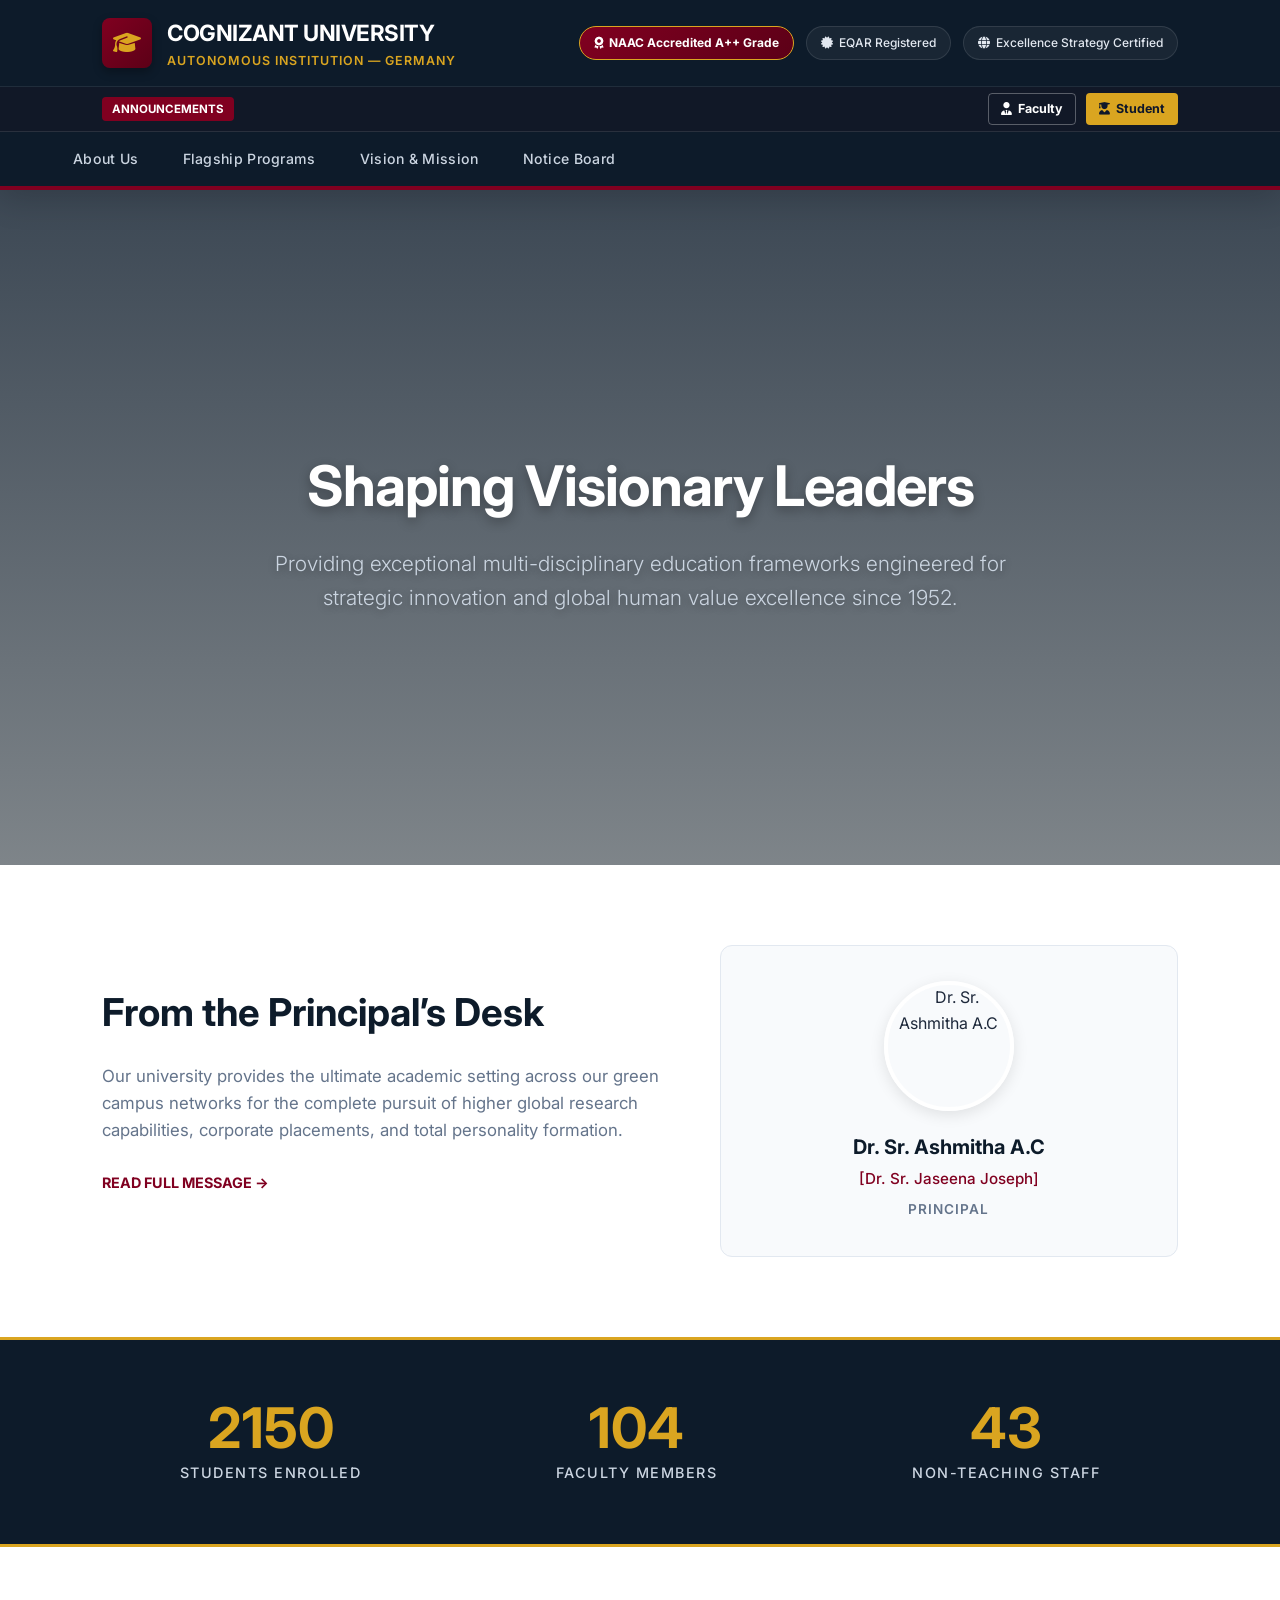
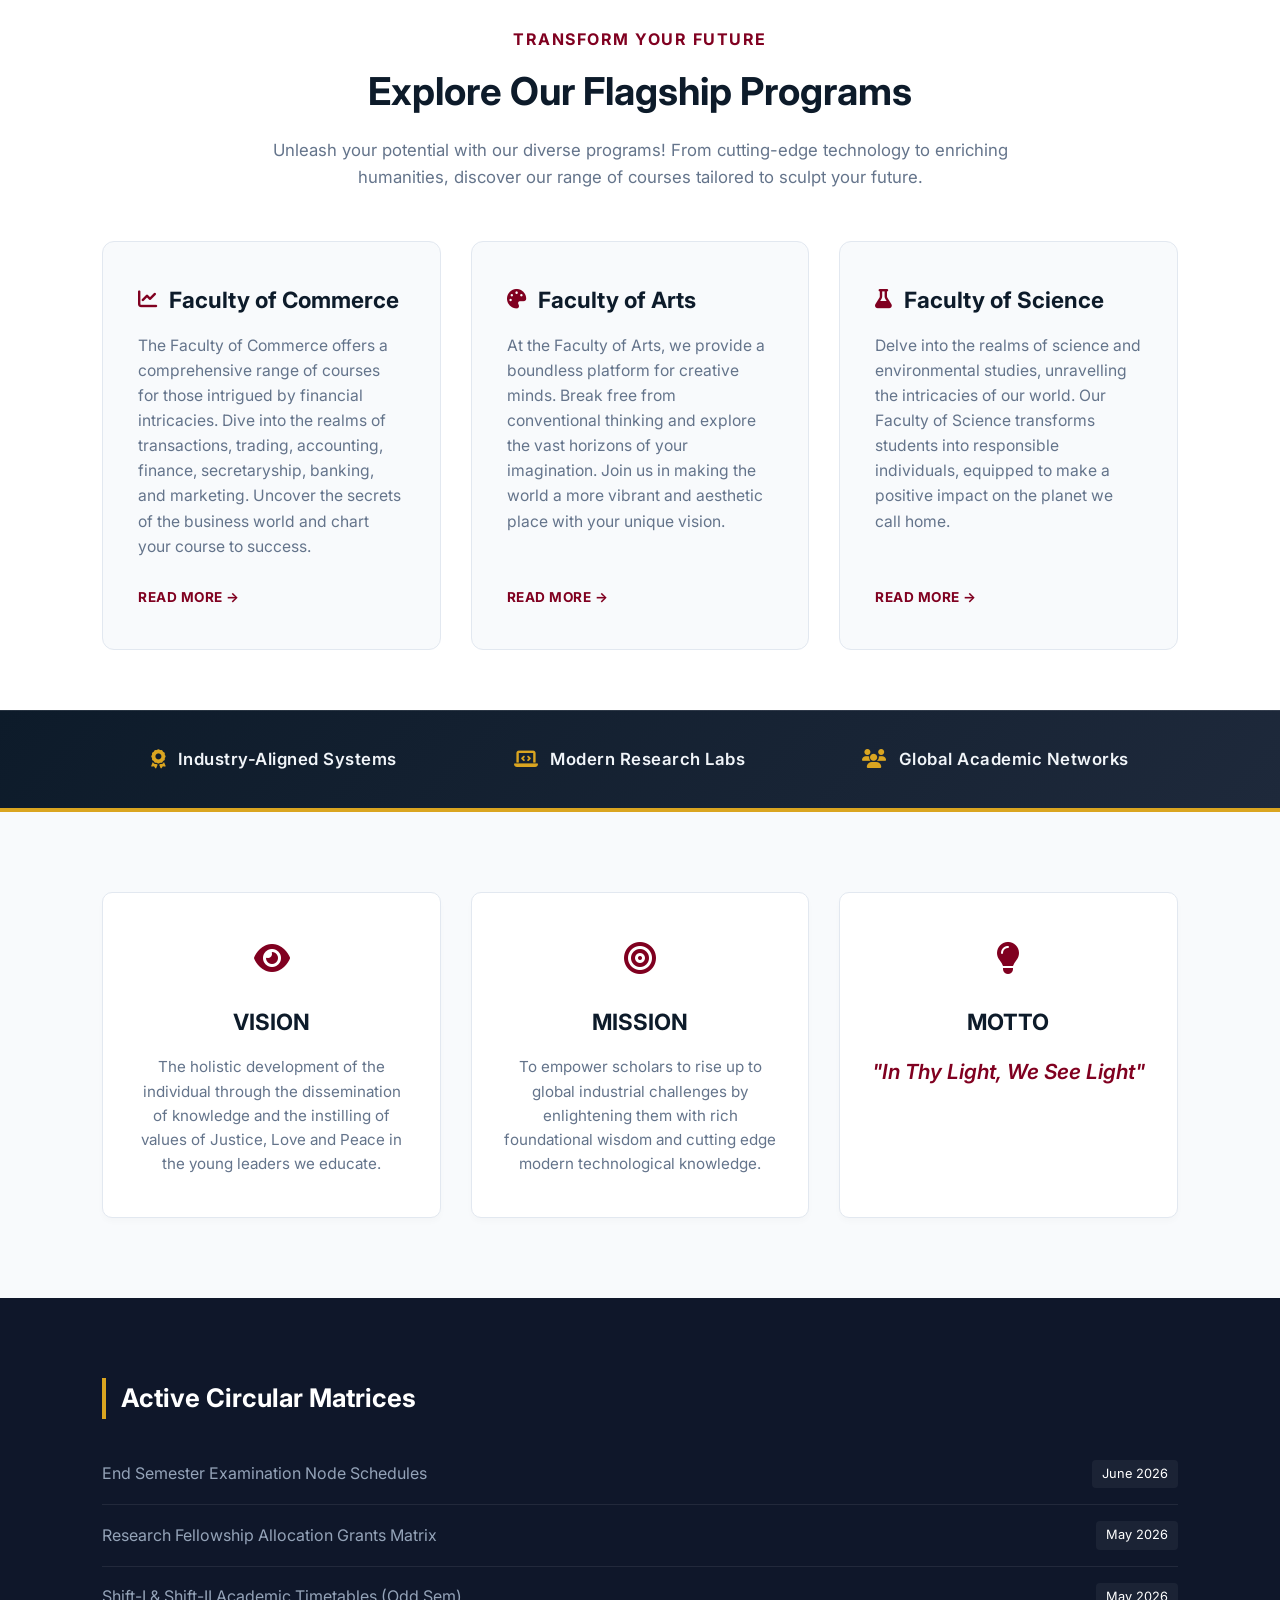
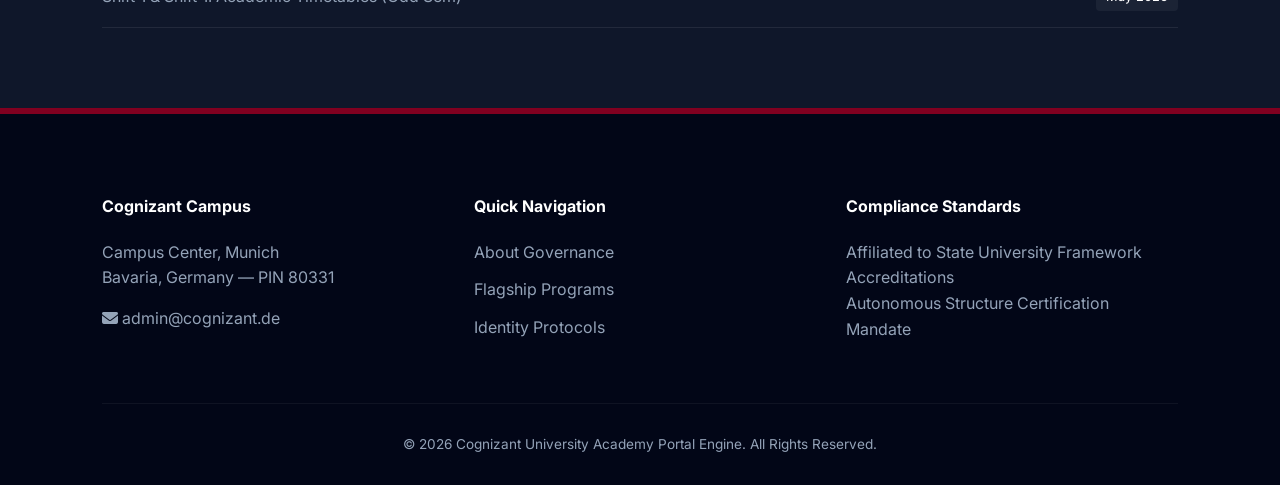
==== Main-Page/index.html @ 3d167056 "Final structure: moved main files into Main-Page and added modules" ====
<!DOCTYPE html>
<html lang="en">
<head>
    <meta charset="UTF-8">
    <meta name="viewport" content="width=device-width, initial-scale=1.0">
    <title>Cognizant Autonomous University | Academic Portal</title>
    <link rel="stylesheet" href="https://cdnjs.cloudflare.com/ajax/libs/font-awesome/6.4.0/css/all.min.css">
    <link href="https://fonts.googleapis.com/css2?family=Inter:wght=300;400;500;600;700&display=swap" rel="stylesheet">
    <link rel="stylesheet" href="style.css">
</head>
<body>

    <div class="sticky-header-container">
        
        <div class="top-branding-wrapper">
            <div class="academy-logo-block">
                <div class="academy-icon">
                    <i class="fas fa-graduation-cap"></i>
                </div>
                <div class="academy-titles">
                    <h1>Cognizant University</h1>
                    <p>Autonomous Institution — Germany</p>
                </div>
            </div>
            <div class="meta-badges">
                <div class="badge-item naac-badge"><i class="fas fa-award"></i> NAAC Accredited A++ Grade</div>
                <div class="badge-item"><i class="fas fa-certificate"></i> EQAR Registered</div>
                <div class="badge-item"><i class="fas fa-globe"></i> Excellence Strategy Certified</div>
            </div>
        </div>

        <div class="ticker-bar" id="target-announcement-bar">
            <div class="ticker-title">Announcements</div>
            <div class="ticker-track">
                <span>LMS Portal Enrollment configuration links finalized for Master & Doctoral Research tracks (Term 2026). | European Credit Transfer System (ECTS) validation profiles live.</span>
            </div>
            <div class="ticker-action-group">
                <a href="faculty.html" class="portal-access-btn faculty-btn"><i class="fas fa-user-tie"></i> Faculty</a>
                <a href="student.html" class="portal-access-btn"><i class="fas fa-user-graduate"></i> Student</a>
            </div>
        </div>

        <nav class="navbar">
            <div class="nav-container">
                <div class="menu-trigger" id="mobile-toggle-btn">
                    <i class="fas fa-bars"></i> &nbsp;EXPLORE MENU
                </div>
                <ul class="nav-links" id="menu-pool">
                    <li><a href="#about">About Us</a></li>
                    <li><a href="#programs">Flagship Programs</a></li>
                    <li><a href="#framework">Vision & Mission</a></li>
                    <li><a href="#dashboards">Notice Board</a></li>
                </ul>
            </div>
        </nav>
    </div>

    <section class="hero-banner">
        <h2>Shaping Visionary Leaders</h2>
        <p>Providing exceptional multi-disciplinary education frameworks engineered for strategic innovation and global human value excellence since 1952.</p>
    </section>

    <section class="overview-row" id="about">
        <div class="overview-content">
            <h2>From the Principal’s Desk</h2>
            <p>Our university provides the ultimate academic setting across our green campus networks for the complete pursuit of higher global research capabilities, corporate placements, and total personality formation.</p>
            <p><a href="#" class="read-msg-btn">Read Full Message &rarr;</a></p>
        </div>
        <div class="executive-card">
            <div class="executive-image-frame">
                <img src="https://images.unsplash.com/photo-1573496359142-b8d87734a5a2?auto=format&fit=crop&q=80&w=400" alt="Dr. Sr. Ashmitha A.C">
            </div>
            <h4>Dr. Sr. Ashmitha A.C</h4>
            <h5>[Dr. Sr. Jaseena Joseph]</h5>
            <span>Principal</span>
        </div>
    </section>

    <section class="stats-counter-banner">
        <div class="stats-grid">
            <div class="stat-node">
                <h2 class="counter" data-target="2150">0</h2>
                <p>Students Enrolled</p>
            </div>
            <div class="stat-node">
                <h2 class="counter" data-target="104">0</h2>
                <p>Faculty Members</p>
            </div>
            <div class="stat-node">
                <h2 class="counter" data-target="43">0</h2>
                <p>Non-Teaching Staff</p>
            </div>
        </div>
    </section>

    <section class="academic-division-section" id="programs">
        <div class="section-header-block">
            <h5>Transform Your Future</h5>
            <h2>Explore Our Flagship Programs</h2>
            <p>Unleash your potential with our diverse programs! From cutting-edge technology to enriching humanities, discover our range of courses tailored to sculpt your future.</p>
        </div>
        
        <div class="division-grid">
            <div class="division-card">
                <div class="card-main-content">
                    <h3><i class="fas fa-chart-line"></i> Faculty of Commerce</h3>
                    <p>The Faculty of Commerce offers a comprehensive range of courses for those intrigued by financial intricacies. Dive into the realms of transactions, trading, accounting, finance, secretaryship, banking, and marketing. Uncover the secrets of the business world and chart your course to success.</p>
                </div>
                <div class="card-action-block">
                    <a href="#" class="more-details-link">Read More &rarr;</a>
                </div>
            </div>

            <div class="division-card">
                <div class="card-main-content">
                    <h3><i class="fas fa-palette"></i> Faculty of Arts</h3>
                    <p>At the Faculty of Arts, we provide a boundless platform for creative minds. Break free from conventional thinking and explore the vast horizons of your imagination. Join us in making the world a more vibrant and aesthetic place with your unique vision.</p>
                </div>
                <div class="card-action-block">
                    <a href="#" class="more-details-link">Read More &rarr;</a>
                </div>
            </div>

            <div class="division-card">
                <div class="card-main-content">
                    <h3><i class="fas fa-flask"></i> Faculty of Science</h3>
                    <p>Delve into the realms of science and environmental studies, unravelling the intricacies of our world. Our Faculty of Science transforms students into responsible individuals, equipped to make a positive impact on the planet we call home.</p>
                </div>
                <div class="card-action-block">
                    <a href="#" class="more-details-link">Read More &rarr;</a>
                </div>
            </div>
        </div>
    </section>

    <div class="content-divider-ribbon">
        <div class="ribbon-node"><i class="fas fa-award"></i> Industry-Aligned Systems</div>
        <div class="ribbon-node"><i class="fas fa-laptop-code"></i> Modern Research Labs</div>
        <div class="ribbon-node"><i class="fas fa-users"></i> Global Academic Networks</div>
    </div>

    <section class="core-framework-section" id="framework">
        <div class="framework-grid">
            <div class="framework-card">
                <div class="framework-icon"><i class="fas fa-eye"></i></div>
                <h3>Vision</h3>
                <p>The holistic development of the individual through the dissemination of knowledge and the instilling of values of Justice, Love and Peace in the young leaders we educate.</p>
            </div>
            <div class="framework-card">
                <div class="framework-icon"><i class="fas fa-bullseye"></i></div>
                <h3>Mission</h3>
                <p>To empower scholars to rise up to global industrial challenges by enlightening them with rich foundational wisdom and cutting edge modern technological knowledge.</p>
            </div>
            <div class="framework-card">
                <div class="framework-icon"><i class="fas fa-lightbulb"></i></div>
                <h3>Motto</h3>
                <div class="motto-text">"In Thy Light, We See Light"</div>
            </div>
        </div>
    </section>

    <section class="dashboard-wrapper" id="dashboards">
        <div class="dashboard-grid">
            <div class="dashboard-panel">
                <h3>Active Circular Matrices</h3>
                <div class="feed-item">
                    <a href="#">End Semester Examination Node Schedules</a>
                    <span class="feed-date">June 2026</span>
                </div>
                <div class="feed-item">
                    <a href="#">Research Fellowship Allocation Grants Matrix</a>
                    <span class="feed-date">May 2026</span>
                </div>
                <div class="feed-item">
                    <a href="#">Shift-I & Shift-II Academic Timetables (Odd Sem)</a>
                    <span class="feed-date">May 2026</span>
                </div>
            </div>
        </div>
    </section>

    <footer>
        <div class="footer-matrix">
            <div class="footer-column">
                <h4>Cognizant Campus</h4>
                <p>Campus Center, Munich</p>
                <p>Bavaria, Germany — PIN 80331</p>
                <p style="margin-top: 15px;"><i class="fas fa-envelope"></i> admin@cognizant.de</p>
            </div>
            <div class="footer-column">
                <h4>Quick Navigation</h4>
                <ul>
                    <li><a href="#about">About Governance</a></li>
                    <li><a href="#programs">Flagship Programs</a></li>
                    <li><a href="#framework">Identity Protocols</a></li>
                </ul>
            </div>
            <div class="footer-column">
                <h4>Compliance Standards</h4>
                <p>Affiliated to State University Framework Accreditations</p>
                <p>Autonomous Structure Certification Mandate</p>
            </div>
        </div>
        <div class="footer-base">
            <p>&copy; 2026 Cognizant University Academy Portal Engine. All Rights Reserved.</p>
        </div>
    </footer>

    <script src="script.js"></script>
</body>
</html>
---- Main-Page/style.css ----
* {
    margin: 0;
    padding: 0;
    box-sizing: border-box;
    font-family: 'Inter', -apple-system, BlinkMacSystemFont, sans-serif;
    scroll-behavior: smooth;
}

:root {
    --primary-deep: #0d1b2a;
    --accent-crimson: #800020;
    --accent-gold: #daa520;
    --text-dark: #1e293b;
    --text-muted: #64748b;
    --bg-light: #f8fafc;
    --card-bg: #ffffff;
}

body {
    color: var(--text-dark);
    background-color: var(--bg-light);
    line-height: 1.6;
}

a {
    text-decoration: none;
    color: inherit;
}


.sticky-header-container {
    position: sticky;
    top: 0;
    z-index: 1000;
    box-shadow: 0 10px 30px rgba(0, 0, 0, 0.15);
}

.top-branding-wrapper {
    background-color: var(--primary-deep);
    color: #fff;
    padding: 15px 8%;
    display: flex;
    justify-content: space-between;
    align-items: center;
    border-bottom: 1px solid rgba(255, 255, 255, 0.08);
}

.academy-logo-block {
    display: flex;
    align-items: center;
    gap: 15px;
}

.academy-icon {
    background: linear-gradient(135deg, var(--accent-crimson), #5c0017);
    width: 50px;
    height: 50px;
    border-radius: 8px;
    display: flex;
    align-items: center;
    justify-content: center;
    color: var(--accent-gold);
    font-size: 1.4rem;
    box-shadow: 0 4px 10px rgba(0, 0, 0, 0.3);
}

.academy-titles h1 {
    font-size: 1.4rem;
    font-weight: 700;
    letter-spacing: -0.5px;
    text-transform: uppercase;
}

.academy-titles p {
    font-size: 0.78rem;
    color: var(--accent-gold);
    letter-spacing: 1px;
    text-transform: uppercase;
    font-weight: 600;
}

.meta-badges {
    display: flex;
    gap: 12px;
}

.badge-item {
    background: rgba(255, 255, 255, 0.05);
    border: 1px solid rgba(255, 255, 255, 0.1);
    padding: 6px 14px;
    border-radius: 20px;
    font-size: 0.75rem;
    font-weight: 500;
    color: #e2e8f0;
    display: flex;
    align-items: center;
    gap: 6px;
}

.badge-item.naac-badge {
    background: linear-gradient(135deg, var(--accent-crimson), #5c0017);
    border-color: var(--accent-gold);
    color: #fff;
    font-weight: 700;
}


.ticker-bar {
    background-color: #111827;
    color: #e2e8f0;
    font-size: 0.85rem;
    padding: 6px 8%;
    display: flex;
    align-items: center;
    justify-content: space-between;
    gap: 20px;
    overflow: hidden;
    border-bottom: 1px solid rgba(255, 255, 255, 0.1);
    transition: all 0.4s ease;
}

.ticker-bar.hidden-scrolled {
    max-height: 0;
    padding: 0 8%;
    opacity: 0;
    border: none;
}

.ticker-title {
    background: var(--accent-crimson);
    color: #fff;
    padding: 3px 10px;
    font-size: 0.72rem;
    font-weight: 700;
    text-transform: uppercase;
    border-radius: 4px;
    white-space: nowrap;
}

.ticker-track {
    flex: 1;
    white-space: nowrap;
    overflow: hidden;
}

.ticker-track span {
    display: inline-block;
    padding-left: 100%;
    animation: ticker 25s linear infinite;
}

@keyframes ticker {
    0% { transform: translate3d(0, 0, 0); }
    100% { transform: translate3d(-100%, 0, 0); }
}

.ticker-action-group {
    display: flex;
    gap: 10px;
}

.portal-access-btn {
    background-color: var(--accent-gold);
    color: #0f172a;
    font-weight: 700;
    padding: 5px 12px;
    font-size: 0.78rem;
    border-radius: 4px;
    white-space: nowrap;
    transition: all 0.2s ease;
    display: inline-flex;
    align-items: center;
    gap: 6px;
    border: 1px solid transparent;
}

.portal-access-btn.faculty-btn {
    background-color: transparent;
    color: #fff;
    border: 1px solid rgba(255, 255, 255, 0.3);
}

.portal-access-btn:hover {
    background-color: #fff;
    color: var(--primary-deep);
    border-color: #fff;
}


.navbar {
    background-color: var(--primary-deep);
    color: #fff;
    border-bottom: 4px solid var(--accent-crimson);
}

.nav-container {
    max-width: 1400px;
    margin: 0 auto;
    display: flex;
    align-items: center;
    padding: 0 4%;
}

.nav-links {
    display: flex;
    list-style: none;
    align-items: center;
    width: 100%;
}

.nav-links a {
    display: block;
    padding: 16px 22px;
    font-size: 0.88rem;
    font-weight: 500;
    letter-spacing: 0.3px;
    color: #cbd5e1;
    transition: all 0.3s ease;
}

.nav-links a:hover {
    color: #fff;
    background: rgba(255, 255, 255, 0.04);
    box-shadow: inset 0 -3px 0 var(--accent-gold);
}

.menu-trigger {
    display: none;
    font-size: 1.2rem;
    cursor: pointer;
    color: #fff;
    padding: 16px 0;
}


.hero-banner {
    height: 75vh;
    background: linear-gradient(rgba(13, 27, 42, 0.8), rgba(26, 36, 43, 0.55)),
                url('https://images.unsplash.com/photo-1541339907198-e08756dedf3f?auto=format&fit=crop&w=1920&q=80') no-repeat center center;
    background-size: cover; 
    display: flex;
    flex-direction: column;
    justify-content: center;
    align-items: center;
    text-align: center;
    color: #fff;
    padding: 0 24px;
}
.hero-banner h2 {
    font-size: 3.5rem;
    font-weight: 700;
    letter-spacing: -1px;
    margin-bottom: 16px;
    text-shadow: 0 4px 12px rgba(0, 0, 0, 0.3);
}

.hero-banner p {
    font-size: 1.3rem;
    color: #cbd5e1;
    max-width: 750px;
    font-weight: 300;
    text-shadow: 0 2px 8px rgba(0, 0, 0, 0.3);
}

.overview-row {
    padding: 80px 8%;
    display: flex;
    gap: 60px;
    background: #fff;
    align-items: center;
}

.overview-content {
    flex: 1.3;
}

.overview-content h2 {
    font-size: 2.4rem;
    color: var(--primary-deep);
    margin-bottom: 20px;
    font-weight: 700;
}

.overview-content p {
    color: var(--text-muted);
    margin-bottom: 25px;
    font-size: 1.05rem;
}

.read-msg-btn {
    color: var(--accent-crimson);
    font-weight: 700;
    text-transform: uppercase;
    font-size: 0.9rem;
    display: inline-flex;
    align-items: center;
    gap: 8px;
}

.executive-card {
    flex: 0.9;
    background: var(--bg-light);
    border-radius: 12px;
    padding: 35px;
    text-align: center;
    border: 1px solid #e2e8f0;
}

.executive-image-frame {
    width: 130px;
    height: 130px;
    border-radius: 50%;
    margin: 0 auto 20px auto;
    border: 4px solid #fff;
    box-shadow: 0 4px 15px rgba(0, 0, 0, 0.1);
    overflow: hidden;
}

.executive-image-frame img {
    width: 100%;
    height: 100%;
    object-fit: cover;
}

.executive-card h4 {
    font-size: 1.25rem;
    color: var(--primary-deep);
    font-weight: 700;
}

.executive-card h5 {
    font-size: 0.95rem;
    color: var(--accent-crimson);
    margin: 4px 0;
    font-weight: 500;
}

.executive-card span {
    font-size: 0.85rem;
    text-transform: uppercase;
    color: var(--text-muted);
    letter-spacing: 1px;
    font-weight: 600;
}

.stats-counter-banner {
    background-color: var(--primary-deep);
    color: #fff;
    padding: 60px 8%;
    border-top: 3px solid var(--accent-gold);
    border-bottom: 3px solid var(--accent-gold);
}

.stats-grid {
    display: flex;
    justify-content: space-around;
    align-items: center;
    flex-wrap: wrap;
    gap: 40px;
    max-width: 1200px;
    margin: 0 auto;
    text-align: center;
}

.stat-node h2 {
    font-size: 3.5rem;
    font-weight: 700;
    color: var(--accent-gold);
    line-height: 1;
    margin-bottom: 5px;
}

.stat-node p {
    font-size: 0.9rem;
    text-transform: uppercase;
    letter-spacing: 1.5px;
    color: #cbd5e1;
    font-weight: 500;
}

.academic-division-section {
    padding: 80px 8% 60px 8%;
    background: #fff;
}

.section-header-block {
    text-align: center;
    max-width: 800px;
    margin: 0 auto 50px auto;
}

.section-header-block h5 {
    color: var(--accent-crimson);
    font-size: 1rem;
    text-transform: uppercase;
    letter-spacing: 1.5px;
    font-weight: 700;
    margin-bottom: 8px;
}

.section-header-block h2 {
    font-size: 2.4rem;
    color: var(--primary-deep);
    margin-bottom: 15px;
    font-weight: 700;
}

.section-header-block p {
    color: var(--text-muted);
    font-size: 1.05rem;
}

.division-grid {
    display: grid;
    grid-template-columns: repeat(auto-fit, minmax(320px, 1fr));
    gap: 30px;
}

.division-card {
    background: var(--bg-light);
    border: 1px solid #e2e8f0;
    border-radius: 12px;
    padding: 40px 35px;
    display: flex;
    flex-direction: column;
    justify-content: space-between;
    transition: all 0.3s ease;
}

.division-card:hover {
    transform: translateY(-5px);
    box-shadow: 0 10px 25px rgba(0, 0, 0, 0.05);
    border-color: var(--accent-gold);
}

.card-main-content h3 {
    font-size: 1.4rem;
    color: var(--primary-deep);
    margin-bottom: 15px;
    font-weight: 700;
    display: flex;
    align-items: center;
    gap: 12px;
}

.card-main-content h3 i {
    color: var(--accent-crimson);
    font-size: 1.2rem;
}

.card-main-content p {
    font-size: 0.98rem;
    color: var(--text-muted);
    margin-bottom: 25px;
}

.more-details-link {
    color: var(--accent-crimson);
    font-weight: 700;
    text-transform: uppercase;
    font-size: 0.85rem;
    letter-spacing: 0.5px;
    display: inline-flex;
    align-items: center;
    gap: 6px;
    transition: gap 0.2s ease;
}

.more-details-link:hover {
    gap: 10px;
    color: var(--primary-deep);
}


.content-divider-ribbon {
    background: linear-gradient(135deg, var(--primary-deep), #1e293b);
    color: #fff;
    padding: 35px 8%;
    display: flex;
    justify-content: space-around;
    align-items: center;
    flex-wrap: wrap;
    gap: 20px;
    border-top: 1px solid rgba(255, 255, 255, 0.1);
    border-bottom: 4px solid var(--accent-gold);
}

.ribbon-node {
    display: flex;
    align-items: center;
    gap: 12px;
    font-size: 1.05rem;
    font-weight: 600;
    letter-spacing: 0.5px;
    color: #f1f5f9;
}

.ribbon-node i {
    color: var(--accent-gold);
    font-size: 1.2rem;
}

.core-framework-section {
    padding: 80px 8%;
    background-color: var(--bg-light);
}

.framework-grid {
    display: grid;
    grid-template-columns: repeat(auto-fit, minmax(300px, 1fr));
    gap: 30px;
}

.framework-card {
    background: #fff;
    padding: 40px 30px;
    border-radius: 10px;
    border: 1px solid #e2e8f0;
    text-align: center;
    box-shadow: 0 4px 6px rgba(0, 0, 0, 0.02);
}

.framework-icon {
    font-size: 2rem;
    color: var(--accent-crimson);
    margin-bottom: 20px;
}

.framework-card h3 {
    font-size: 1.4rem;
    color: var(--primary-deep);
    margin-bottom: 15px;
    text-transform: uppercase;
    font-weight: 700;
}

.framework-card p {
    color: var(--text-muted);
    font-size: 0.95rem;
}

.framework-card .motto-text {
    font-size: 1.3rem;
    font-style: italic;
    color: var(--accent-crimson);
    font-weight: 600;
}

.dashboard-wrapper {
    background-color: #0f172a;
    color: #fff;
    padding: 80px 8%;
}

.dashboard-grid {
    display: grid;
    grid-template-columns: repeat(auto-fit, minmax(400px, 1fr));
    gap: 50px;
}

.dashboard-panel h3 {
    font-size: 1.6rem;
    margin-bottom: 25px;
    border-left: 4px solid var(--accent-gold);
    padding-left: 15px;
}

.feed-item {
    display: flex;
    justify-content: space-between;
    align-items: center;
    padding: 16px 0;
    border-bottom: 1px solid rgba(255, 255, 255, 0.08);
}

.feed-item a { color: #94a3b8; }
.feed-item a:hover { color: var(--accent-gold); }

.feed-date {
    font-size: 0.8rem;
    background: rgba(255, 255, 255, 0.05);
    padding: 4px 10px;
    border-radius: 4px;
}

footer {
    background-color: #020617;
    color: #94a3b8;
    padding: 80px 8% 30px 8%;
    border-top: 6px solid var(--accent-crimson);
}

.footer-matrix {
    display: grid;
    grid-template-columns: repeat(auto-fit, minmax(240px, 1fr));
    gap: 40px;
    margin-bottom: 50px;
}

.footer-column h4 {
    color: #fff;
    margin-bottom: 20px;
}

.footer-column ul { list-style: none; }
.footer-column ul li { margin-bottom: 12px; }
.footer-column ul li a:hover { color: var(--accent-gold); }

.footer-base {
    text-align: center;
    border-top: 1px solid rgba(255, 255, 255, 0.05);
    padding-top: 30px;
    font-size: 0.85rem;
}

@media (max-width: 992px) {
    .top-branding-wrapper,
    .ticker-bar,
    .content-divider-ribbon {
        flex-direction: column;
        text-align: center;
        gap: 15px;
    }

    .ticker-bar { max-height: none; }
    .ticker-track { width: 100%; }
    .menu-trigger { display: block; }

    .nav-links {
        position: absolute;
        top: 100%;
        left: -100%;
        width: 100%;
        background-color: var(--primary-deep);
        flex-direction: column;
        align-items: stretch;
        transition: left 0.4s ease;
        padding-bottom: 20px;
    }

    .nav-links.active { left: 0; }
    
    .nav-links a {
        padding: 18px 30px;
        border-bottom: 1px solid rgba(255, 255, 255, 0.05);
    }

    .overview-row { flex-direction: column-reverse; }
    .hero-banner { height: 60vh; }
    .hero-banner h2 { font-size: 2.5rem; }
}
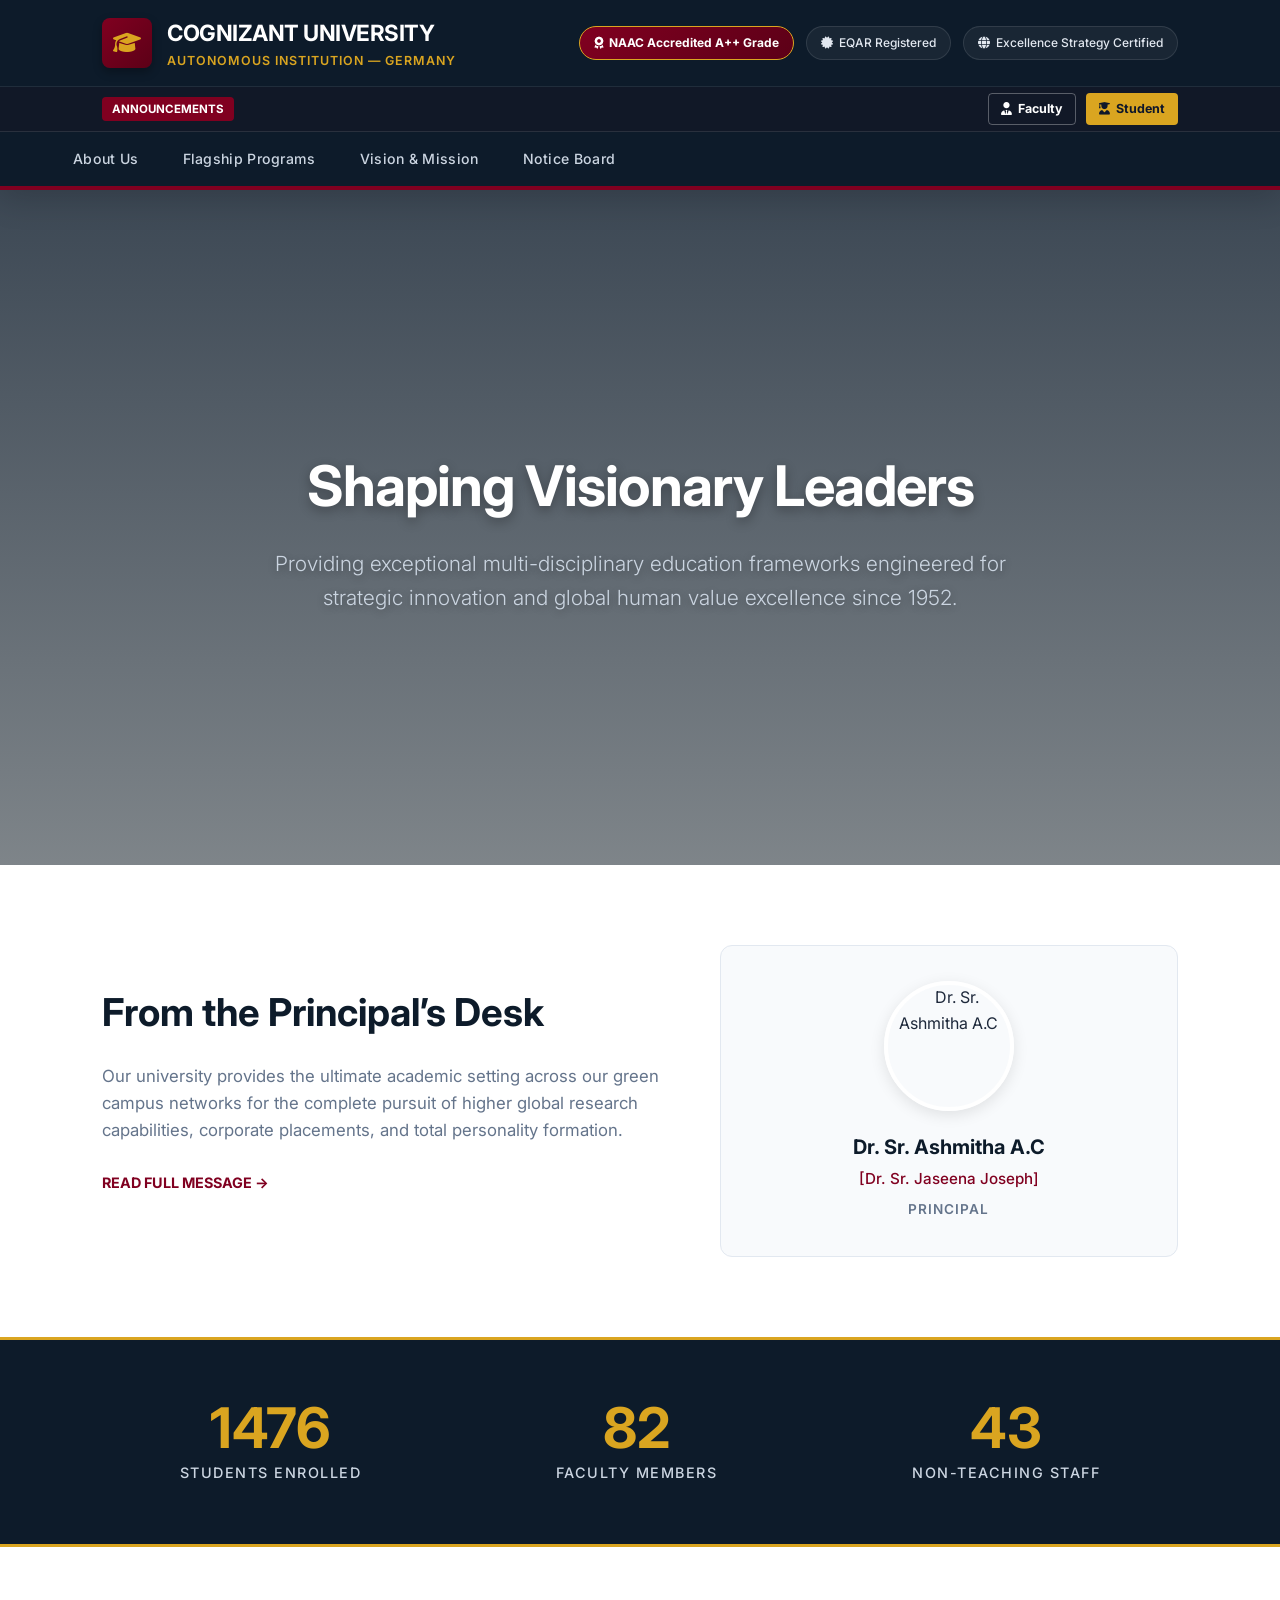
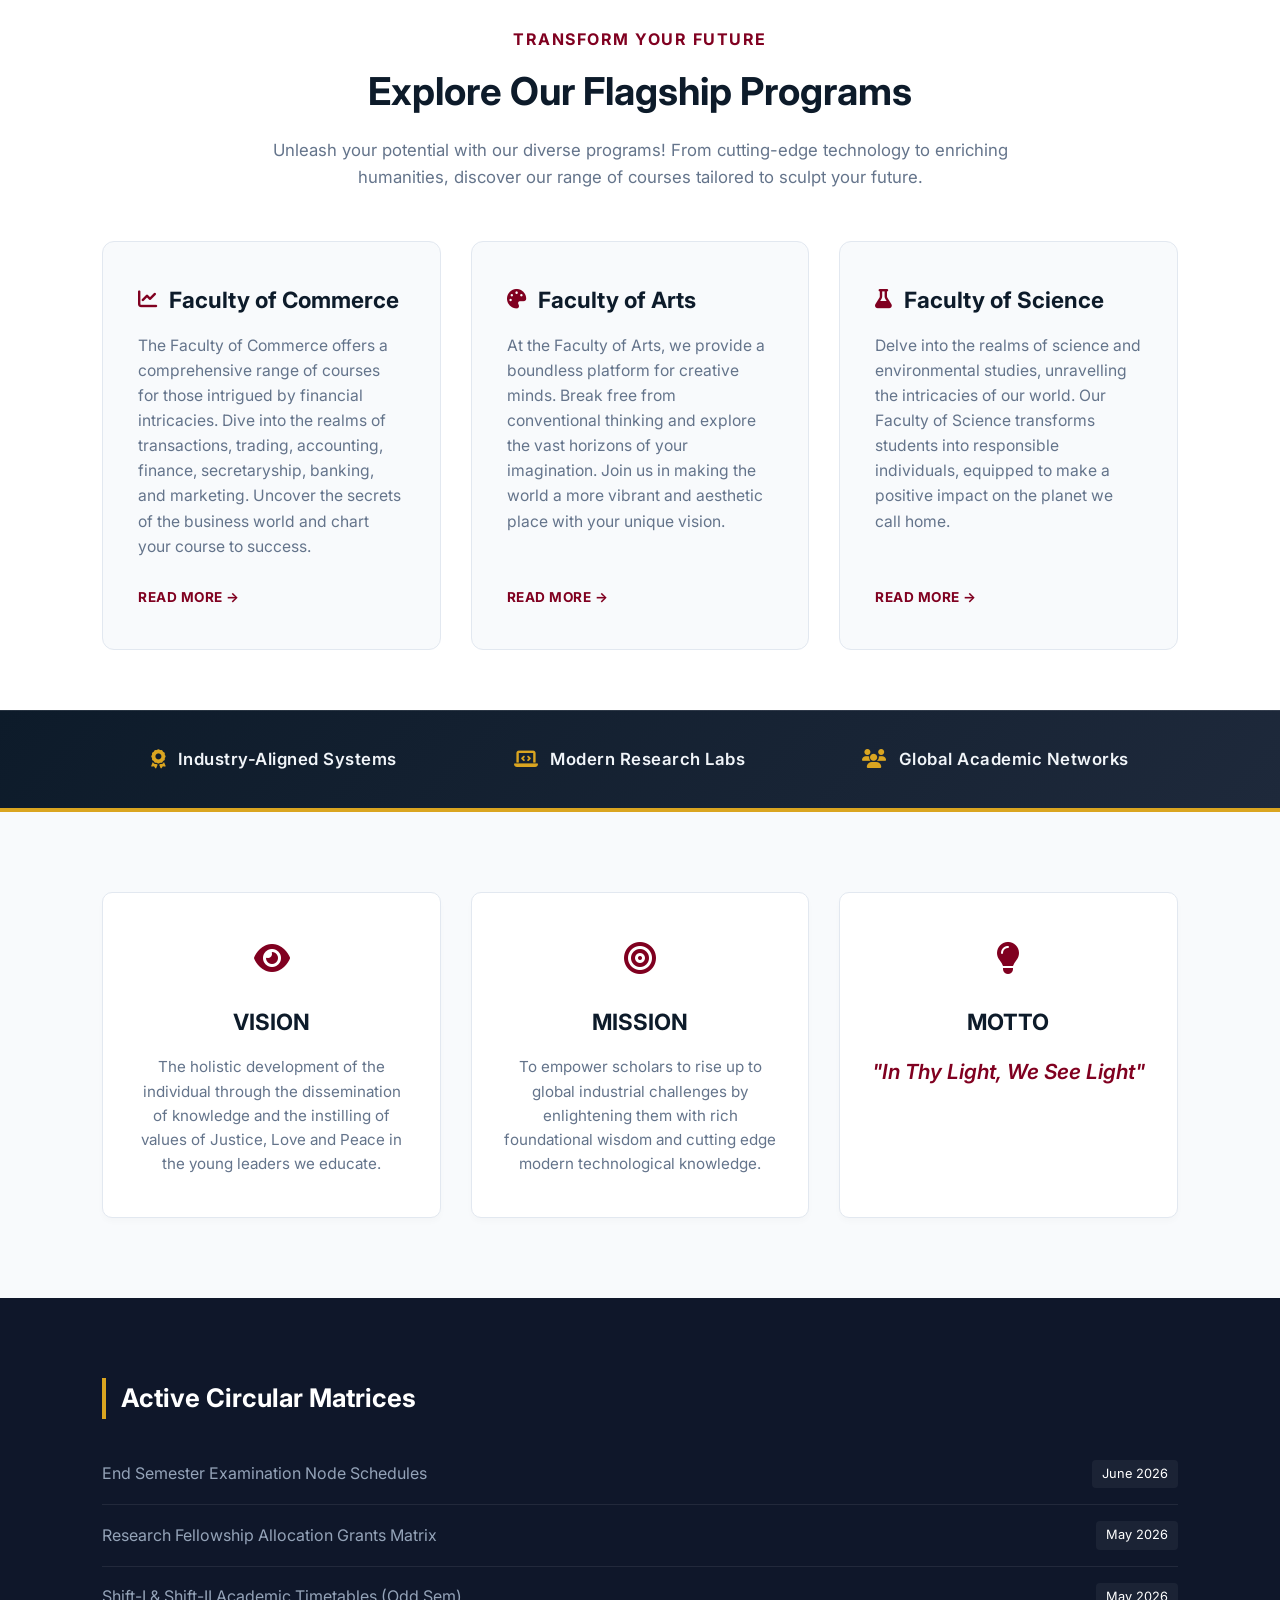
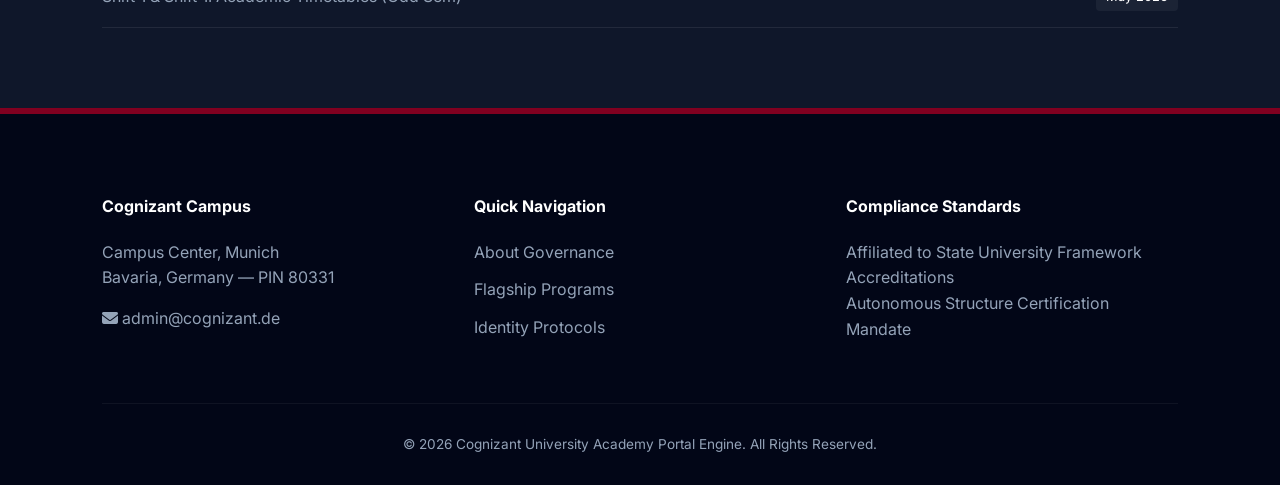
==== commit ffa20519: "Updated JavaScript files across modules" ====
--- a/Main-Page/index.html
+++ b/Main-Page/index.html
@@ -35,8 +35,8 @@
                 <span>LMS Portal Enrollment configuration links finalized for Master & Doctoral Research tracks (Term 2026). | European Credit Transfer System (ECTS) validation profiles live.</span>
             </div>
             <div class="ticker-action-group">
-                <a href="faculty.html" class="portal-access-btn faculty-btn"><i class="fas fa-user-tie"></i> Faculty</a>
-                <a href="student.html" class="portal-access-btn"><i class="fas fa-user-graduate"></i> Student</a>
+                <a href="../features-login-reg/faculity-login/faculty-login.html" class="portal-access-btn faculty-btn"><i class="fas fa-user-tie"></i> Faculty</a>
+                <a href="../features-login-reg/student-login/student-login.html" class="portal-access-btn"><i class="fas fa-user-graduate"></i> Student</a>
             </div>
         </div>
 
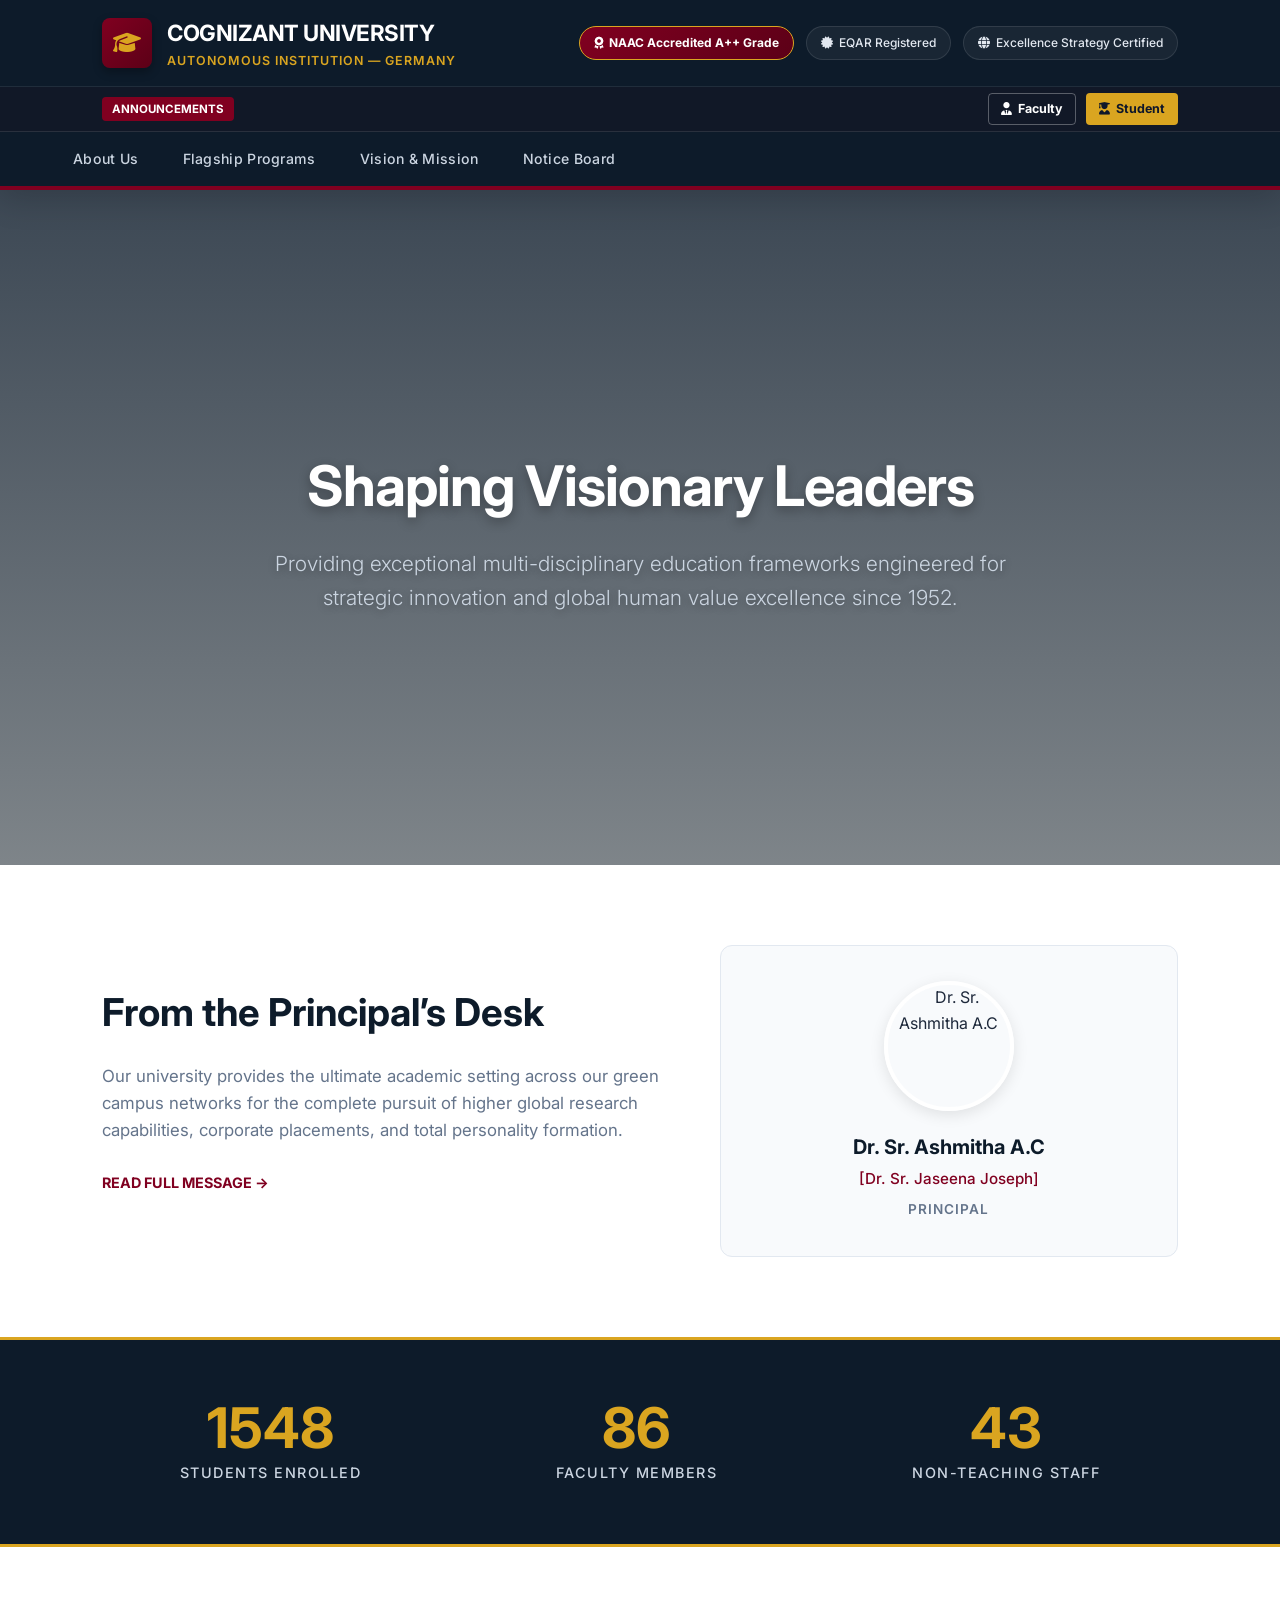
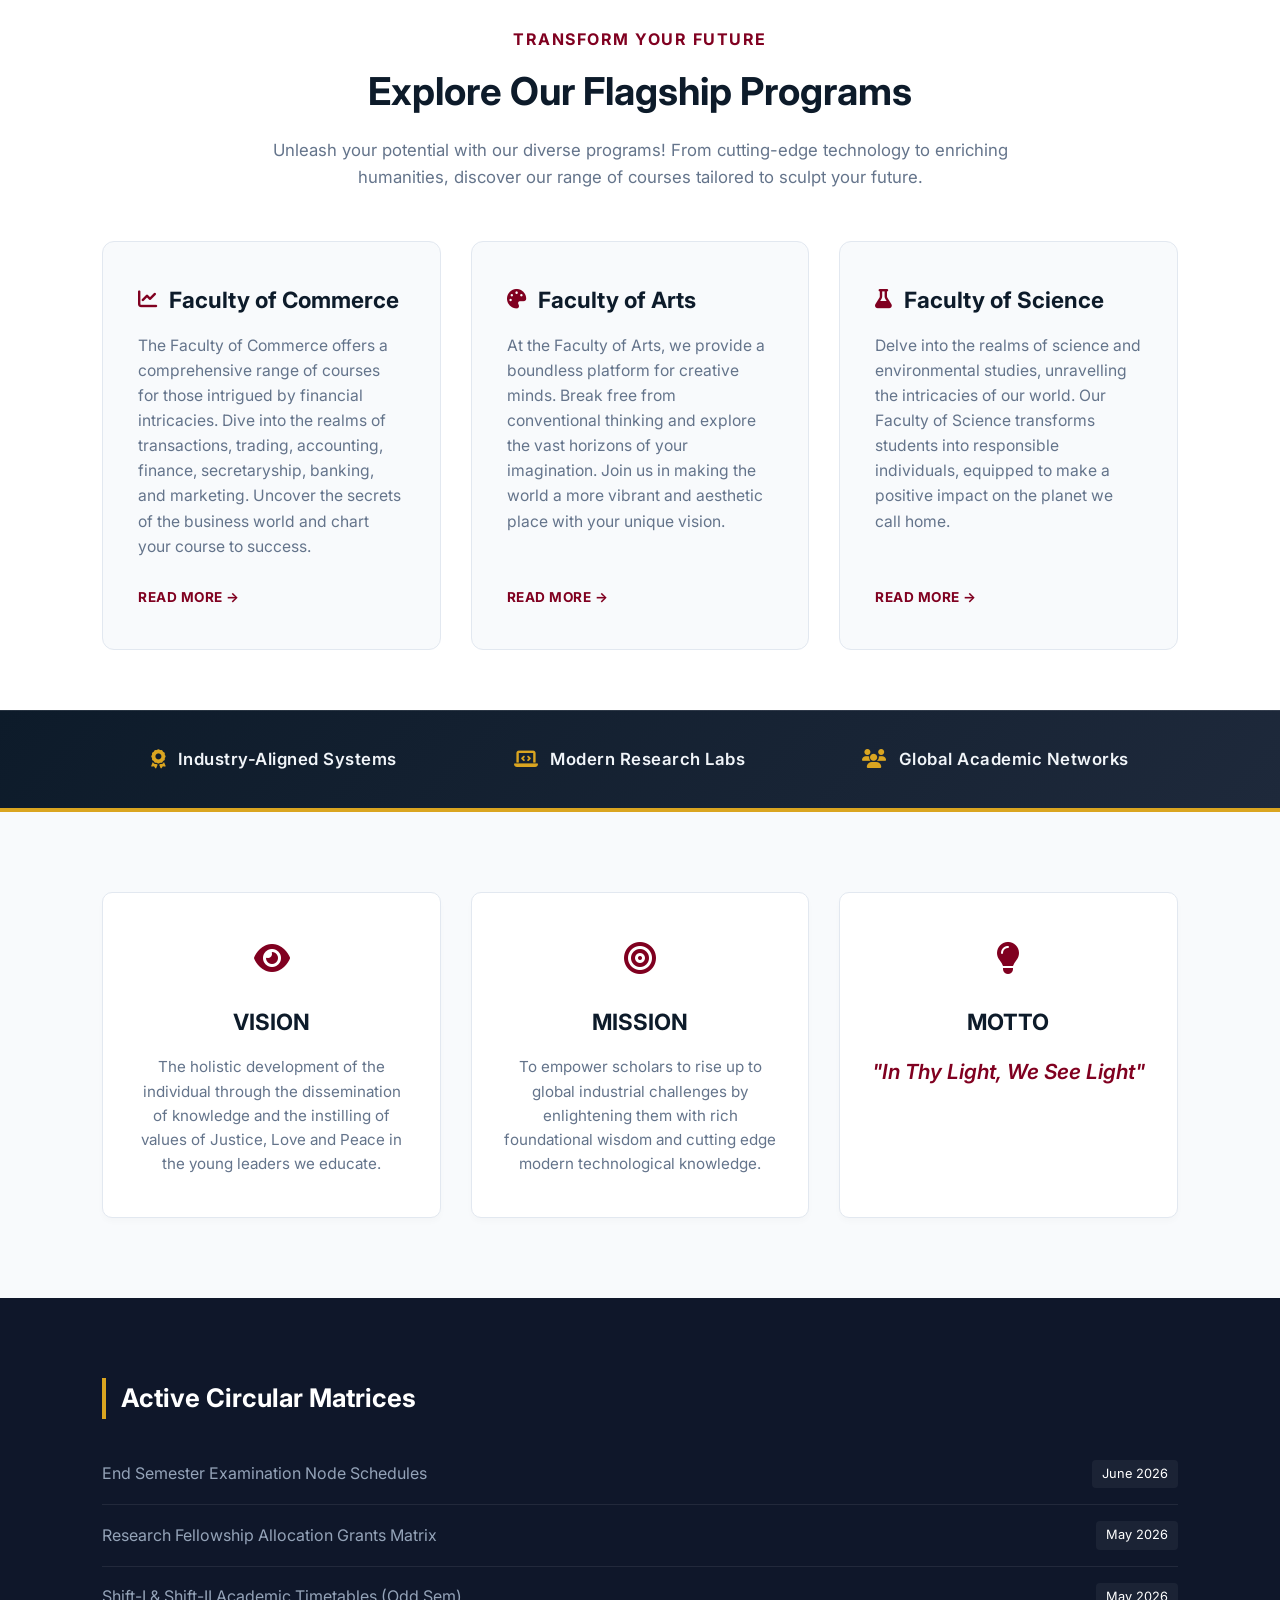
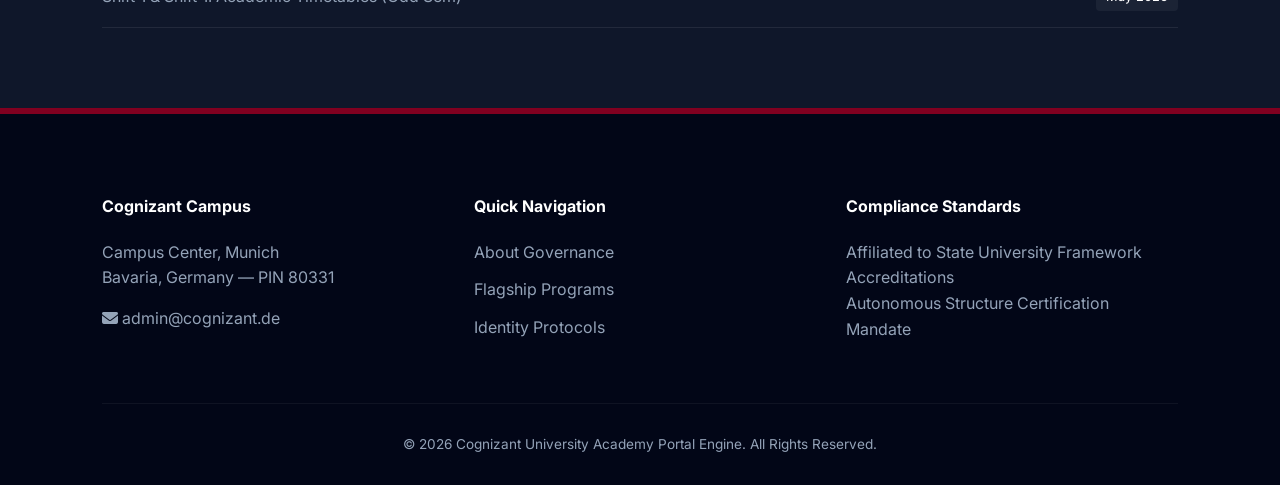
==== commit 49367426: "edited" ====
--- a/Main-Page/index.html
+++ b/Main-Page/index.html
@@ -35,8 +35,8 @@
                 <span>LMS Portal Enrollment configuration links finalized for Master & Doctoral Research tracks (Term 2026). | European Credit Transfer System (ECTS) validation profiles live.</span>
             </div>
             <div class="ticker-action-group">
-                <a href="../features-login-reg/faculity-login/faculty-login.html" class="portal-access-btn faculty-btn"><i class="fas fa-user-tie"></i> Faculty</a>
-                <a href="../features-login-reg/student-login/student-login.html" class="portal-access-btn"><i class="fas fa-user-graduate"></i> Student</a>
+                <a href="../features-login-reg/faculity-login/faculty.html" class="portal-access-btn faculty-btn"><i class="fas fa-user-tie"></i> Faculty</a>
+                <a href="../features-login-reg/student-login/student.html" class="portal-access-btn"><i class="fas fa-user-graduate"></i> Student</a>
             </div>
         </div>
 
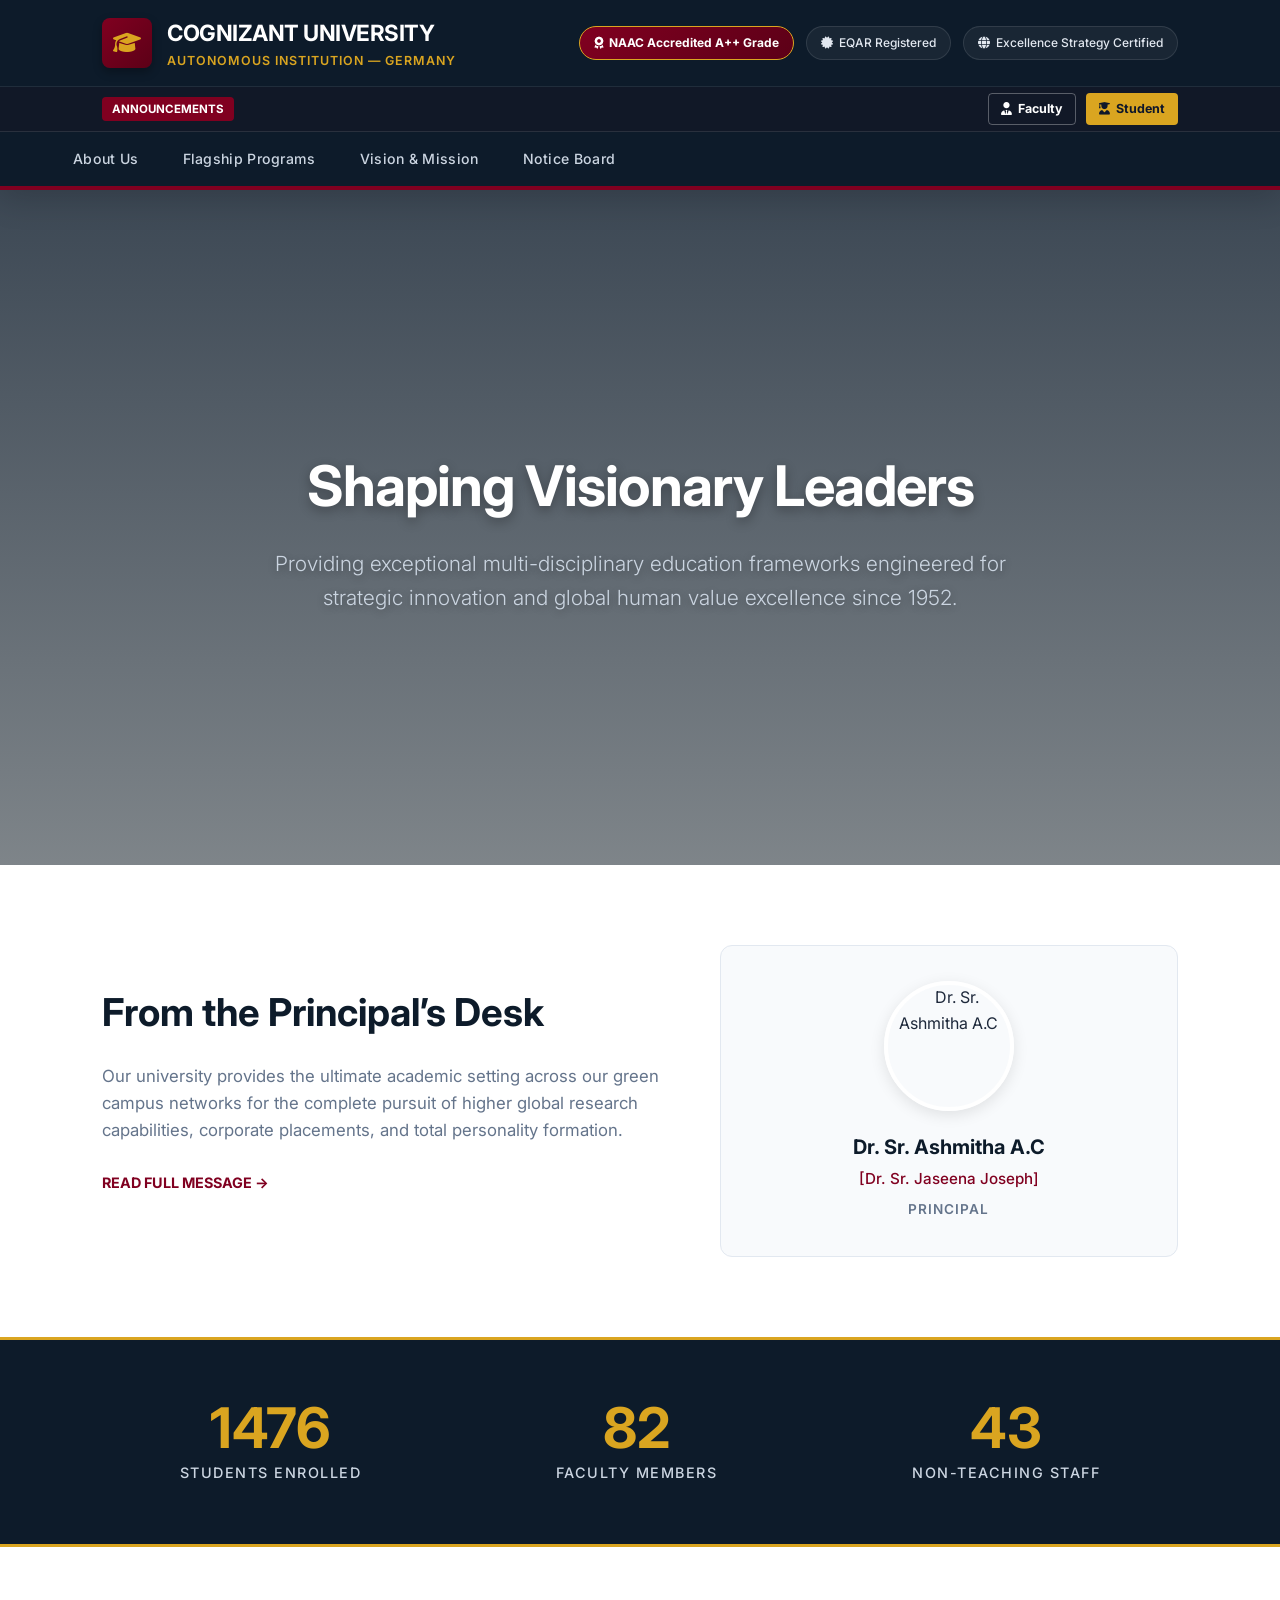
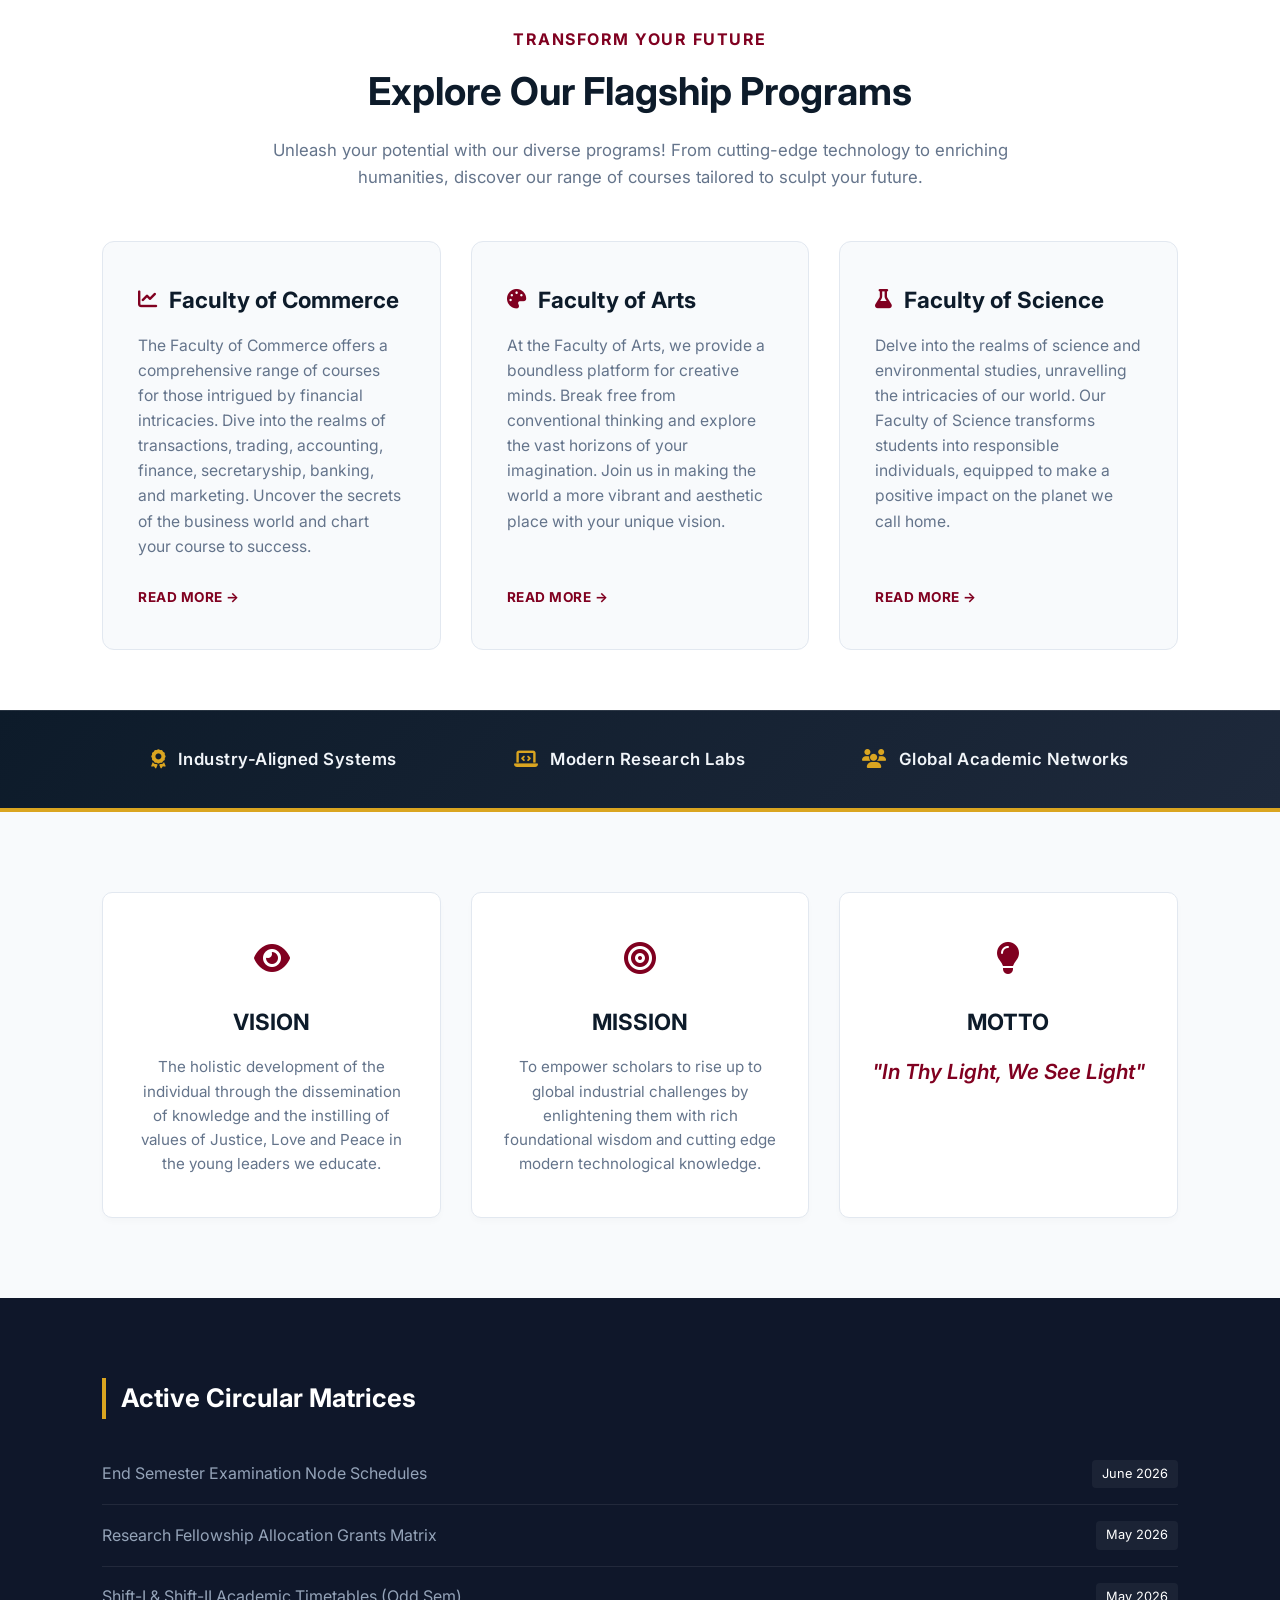
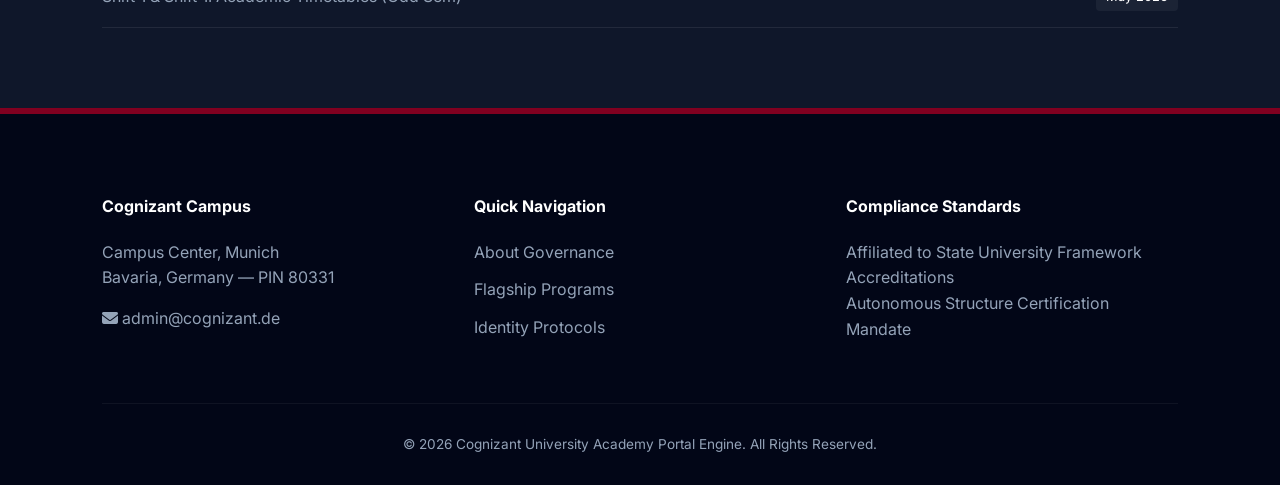
==== commit 2762b161: "edited" ====
--- a/Main-Page/index.html
+++ b/Main-Page/index.html
@@ -35,8 +35,10 @@
                 <span>LMS Portal Enrollment configuration links finalized for Master & Doctoral Research tracks (Term 2026). | European Credit Transfer System (ECTS) validation profiles live.</span>
             </div>
             <div class="ticker-action-group">
-                <a href="../features-login-reg/faculity-login/faculty.html" class="portal-access-btn faculty-btn"><i class="fas fa-user-tie"></i> Faculty</a>
-                <a href="../features-login-reg/student-login/student.html" class="portal-access-btn"><i class="fas fa-user-graduate"></i> Student</a>
+
+                <a href="faculty.html" class="portal-access-btn faculty-btn"><i class="fas fa-user-tie"></i> Faculty</a>
+                <a href="student.html" class="portal-access-btn"><i class="fas fa-user-graduate"></i> Student</a>
+
             </div>
         </div>
 
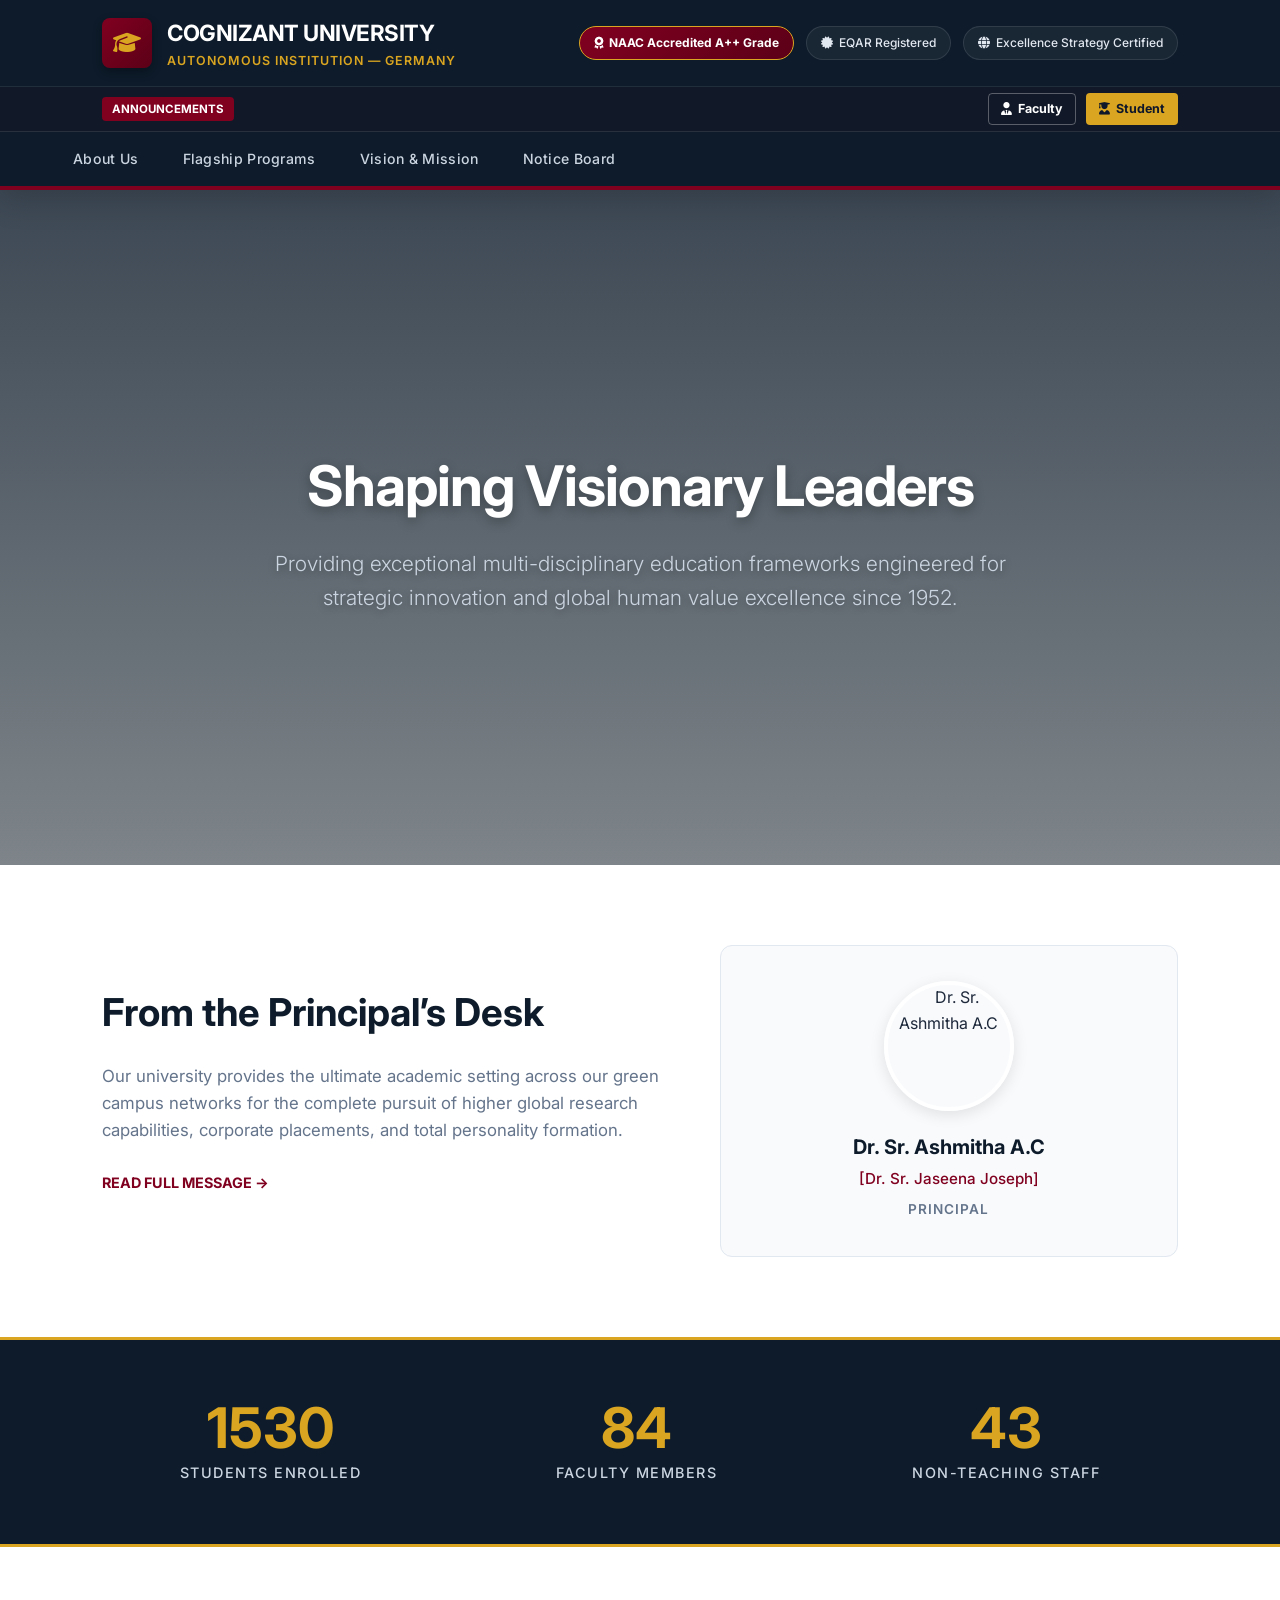
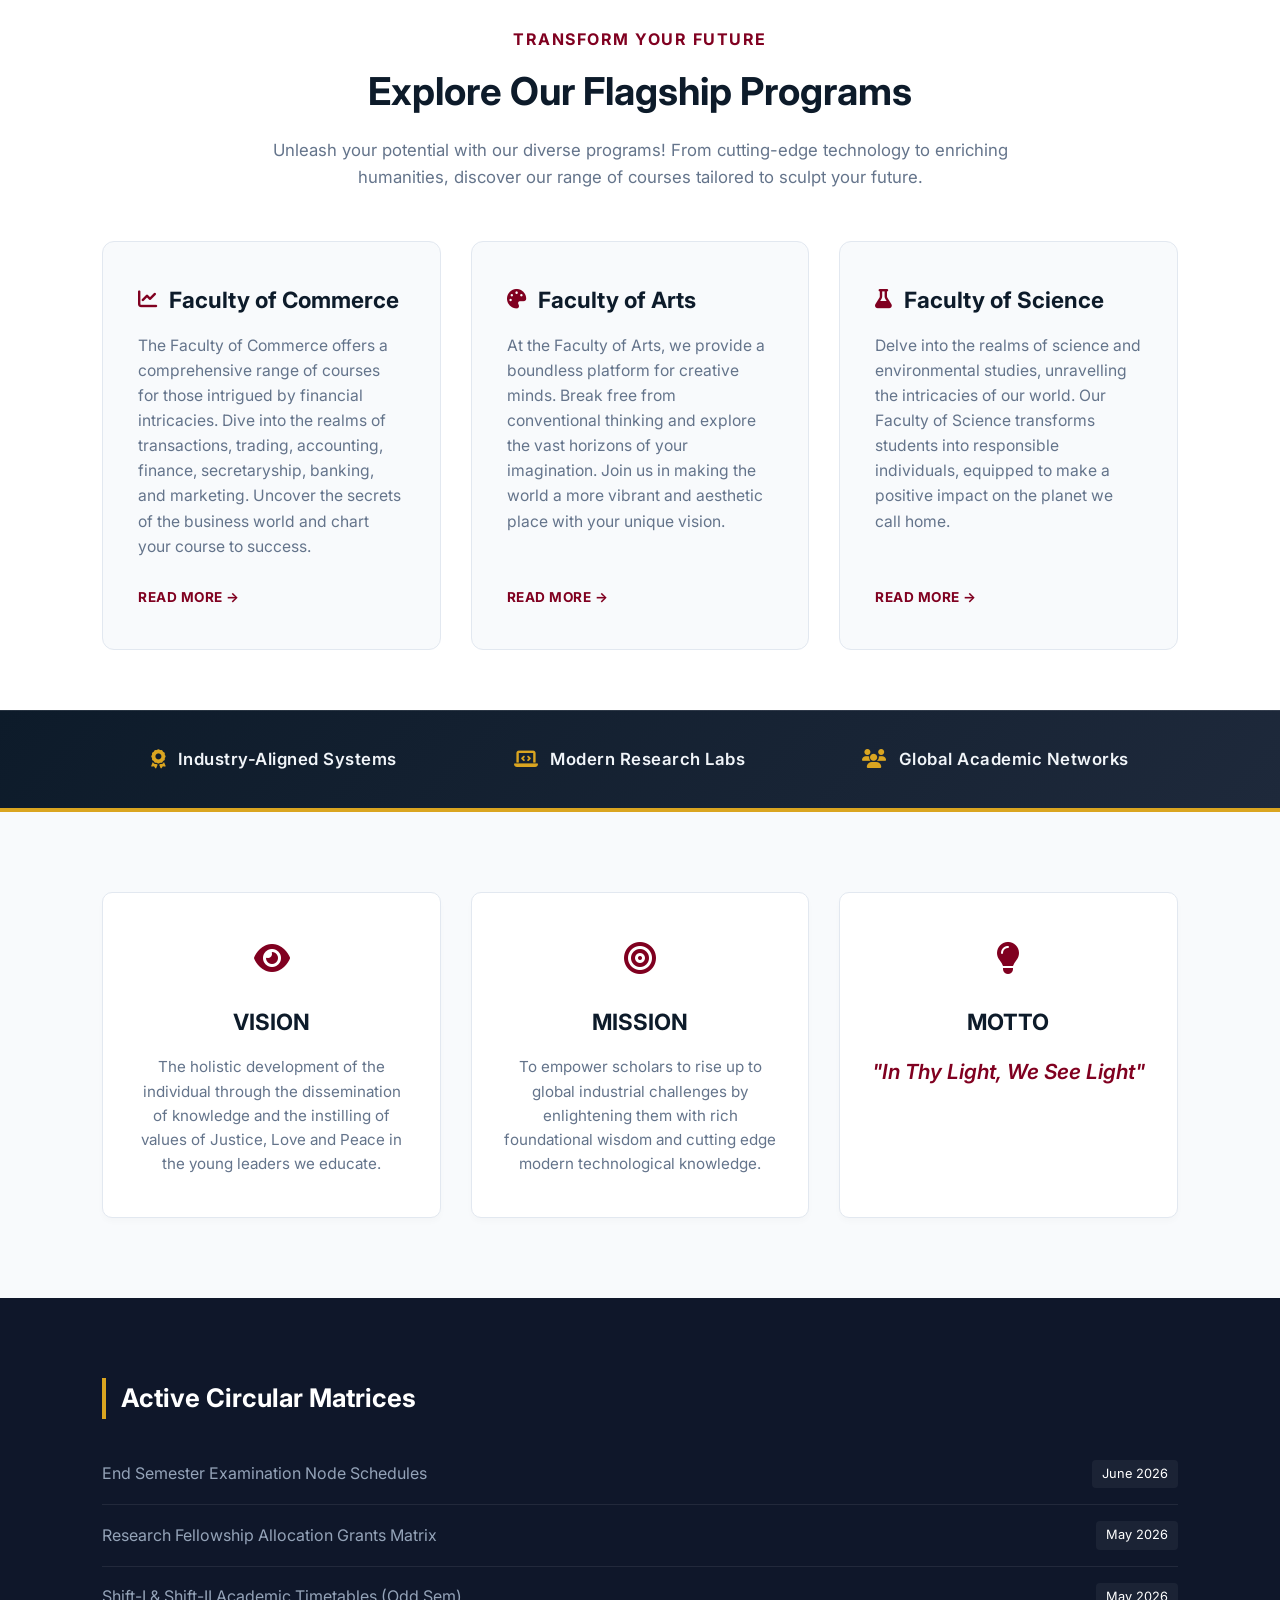
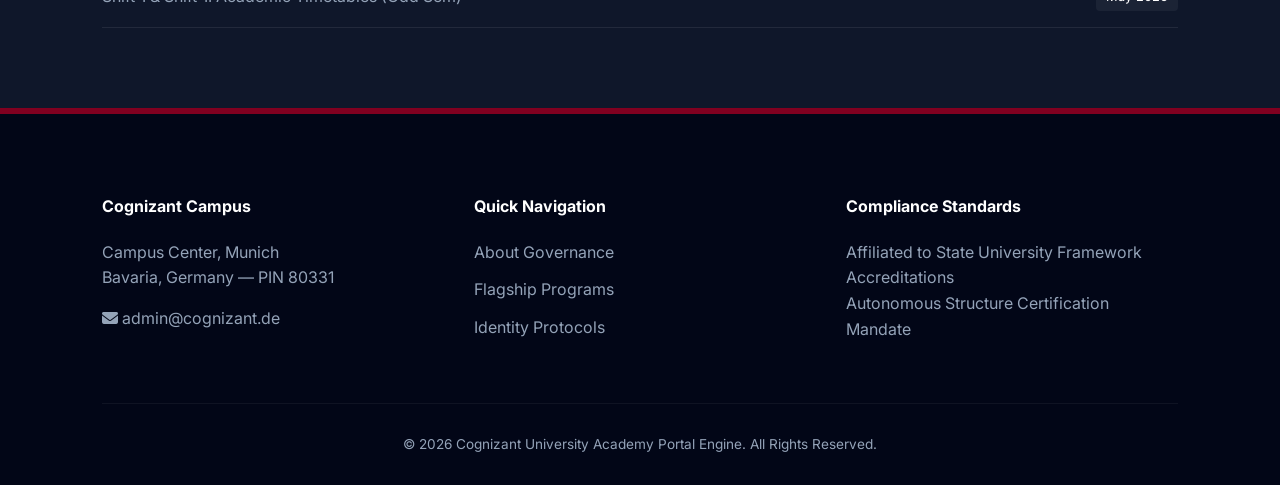
==== commit 389fb103: "main page" ====
--- a/Main-Page/index.html
+++ b/Main-Page/index.html
@@ -36,8 +36,8 @@
             </div>
             <div class="ticker-action-group">
 
-                <a href="faculty.html" class="portal-access-btn faculty-btn"><i class="fas fa-user-tie"></i> Faculty</a>
-                <a href="student.html" class="portal-access-btn"><i class="fas fa-user-graduate"></i> Student</a>
+                <a href="../features-login-reg/faculity-login/faculty-login.html" class="portal-access-btn faculty-btn"><i class="fas fa-user-tie"></i> Faculty</a>
+                <a href="../features-login-reg/student-login/student-login.html" class="portal-access-btn"><i class="fas fa-user-graduate"></i> Student</a>
 
             </div>
         </div>
